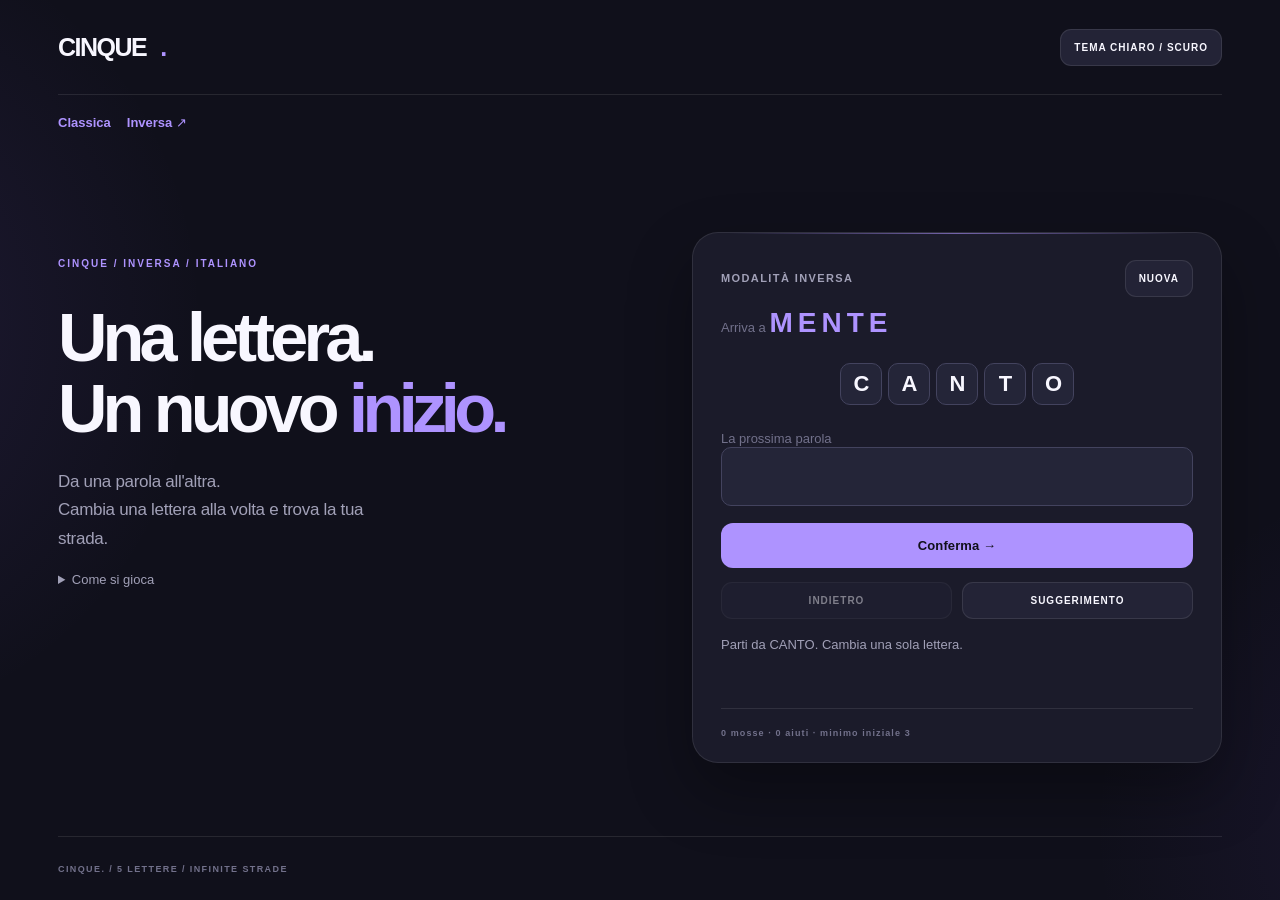
==== inversa.html @ c008d6c1 "Add Italian word ladder Inversa mode with solvable puzzles and tests" ====
<!doctype html>
<html lang="it">
<head>
  <meta charset="UTF-8">
  <meta name="viewport" content="width=device-width,initial-scale=1,viewport-fit=cover,maximum-scale=1">
  <meta name="theme-color" content="#10101b">
  <meta name="description" content="CINQUE Inversa: collega due parole italiane cambiando una lettera per volta.">
  <meta name="apple-mobile-web-app-capable" content="yes">
  <meta name="apple-mobile-web-app-status-bar-style" content="black-translucent">
  <meta name="apple-mobile-web-app-title" content="CINQUE.">
  <meta name="mobile-web-app-capable" content="yes">
  <meta property="og:title" content="CINQUE. — Parole infinite">
  <meta property="og:description" content="Cinque lettere. Sei tentativi. Nessun limite.">
  <meta property="og:type" content="website">
  <link rel="icon" type="image/svg+xml" href="[data-uri]">
  
  
  <style>
:root{font-family:Inter,ui-sans-serif,-apple-system,BlinkMacSystemFont,"Segoe UI",sans-serif;font-synthesis:none;-webkit-font-smoothing:antialiased;touch-action:manipulation}
*{box-sizing:border-box}html{height:100%;background:#10101b}button,a{-webkit-tap-highlight-color:transparent}button{font:inherit;cursor:pointer}a{color:inherit;text-decoration:none}button:focus-visible,a:focus-visible,input:focus-visible{outline:3px solid var(--accent);outline-offset:3px}
body{--bg:#10101b;--surface:#1b1b2a;--surface-raised:#232336;--text:#f8f7ff;--secondary:#a1a0b7;--muted:#72718b;--line:rgba(255,255,255,.095);--empty:#242538;--tile-border:#43435e;--filled:#303049;--key:#343449;--key-hover:#4c4c67;--accent:#ae93ff;--accent-strong:#9b79ff;--accent-ink:#11101a;--green:#40aa86;--yellow:#e8b85e;--gray:#51516a;--shadow:0 28px 65px rgba(0,0,0,.32);margin:0;min-height:100%;min-height:100dvh;background:var(--bg);color:var(--text);position:relative;overflow-x:hidden;transition:background .24s,color .24s}
body[data-theme="light"]{--bg:#f6f5fa;--surface:#fff;--surface-raised:#f7f6fb;--text:#212036;--secondary:#706f83;--muted:#88879a;--line:rgba(36,31,68,.11);--empty:#faf9fd;--tile-border:#d8d6e5;--filled:#eeedf5;--key:#e7e5ee;--key-hover:#d6d2e4;--accent:#7351d8;--accent-strong:#7351d8;--accent-ink:#fff;--green:#2b9975;--yellow:#c99835;--gray:#8e8ca1;--shadow:0 25px 70px rgba(51,40,89,.10)}
.ambient{position:absolute;pointer-events:none;border-radius:999px;filter:blur(75px);opacity:.16;z-index:0}.ambient-one{width:530px;height:530px;background:#7655d2;left:-295px;top:100px}.ambient-two{width:440px;height:440px;background:#59329f;right:-240px;bottom:-230px}body[data-theme="light"] .ambient{opacity:.10}
.app-shell{max-width:1240px;min-height:100dvh;padding:0 38px;position:relative;z-index:1;margin:0 auto;display:flex;flex-direction:column}
.site-header{height:95px;display:flex;align-items:center;justify-content:space-between;border-bottom:1px solid var(--line);flex-shrink:0}.brand{display:inline-flex;align-items:center;gap:14px;font-size:25px;font-weight:850;letter-spacing:-1.5px}.brand-dot{color:var(--accent)}.brand-mark{height:26px;display:flex;gap:3px;align-items:center;transform:rotate(-9deg)}.brand-mark i{display:block;background:var(--accent);width:6px;height:6px;border-radius:2px}.brand-mark i:nth-child(1){height:15px}.brand-mark i:nth-child(2){height:24px}.brand-mark i:nth-child(3){height:17px}.brand-mark i:nth-child(4){height:25px}.brand-mark i:nth-child(5){height:12px}.header-actions{display:flex;gap:9px}.icon-btn{height:43px;width:43px;border:1px solid var(--line);background:rgba(255,255,255,.025);color:var(--secondary);display:grid;place-items:center;border-radius:12px;transition:background .18s,color .18s,transform .18s}.icon-btn:hover{color:var(--text);background:var(--surface-raised);transform:translateY(-2px)}.icon-btn svg,.new-game-control svg{height:20px;width:20px;fill:none;stroke:currentColor;stroke-width:1.8;stroke-linecap:round;stroke-linejoin:round}
.layout{display:grid;grid-template-columns:minmax(0,1fr) minmax(450px,530px);gap:clamp(28px,5vw,100px);align-items:center;flex:1;padding:46px 0 38px}.intro{align-self:stretch;display:flex;flex-direction:column;justify-content:space-between;padding:62px 0 35px}.eyebrow{display:flex;align-items:center;gap:9px;color:var(--accent);font-size:10px;font-weight:850;letter-spacing:2px;white-space:nowrap}.status-ping,.online-dot,.footnote-indicator,.message-dot{display:inline-block;flex-shrink:0;width:7px;height:7px;background:var(--accent);border-radius:50%;box-shadow:0 0 0 5px rgba(174,147,255,.09)}.eyebrow-line{height:1px;background:var(--line);flex:1;min-width:18px;max-width:40px;margin:0 3px}.intro h1{font-size:clamp(47px,5.35vw,78px);letter-spacing:-.071em;line-height:1.04;font-weight:850;margin:33px 0 24px}.intro h1 em{font-style:normal;color:var(--accent);letter-spacing:-.081em}.h1-dot{color:var(--accent)}.intro-desc{color:var(--secondary);font-size:17px;line-height:1.65;letter-spacing:-.3px;max-width:355px}.side-stats{display:flex;justify-content:space-between;max-width:445px;gap:20px;border-top:1px solid var(--line);padding-top:25px}.side-stats>div{display:flex;flex-direction:column;gap:8px}.side-label{font-size:10px;letter-spacing:1.4px;color:var(--muted);font-weight:750;white-space:nowrap}.side-stats strong{font-size:43px;line-height:1.1;font-weight:800;letter-spacing:-2px;font-variant-numeric:tabular-nums}.intro-footnote{display:flex;align-items:center;gap:10px;margin-top:54px;color:var(--muted);font-size:9px;letter-spacing:1px;font-weight:760}.footnote-indicator{height:5px;width:5px;background:var(--green);box-shadow:none}
.game-card{width:100%;border:1px solid var(--line);background:var(--surface);box-shadow:var(--shadow);border-radius:26px;padding:27px 28px 24px;position:relative}.game-card:before{content:"";position:absolute;left:35px;right:35px;top:0;height:1px;background:linear-gradient(90deg,transparent,rgba(174,147,255,.6),transparent)}.card-head{display:flex;justify-content:space-between;align-items:center;gap:12px}.card-eyebrow{font-size:11px;letter-spacing:1.4px;color:var(--secondary);font-weight:850}.card-eyebrow #roundNumber{color:var(--accent)}.header-split{padding:0 11px;color:var(--muted)}.infinity{color:var(--accent);font-size:16px;vertical-align:-1px}.card-subtitle{color:var(--muted);font-size:13px;margin-top:10px}.new-game-control{display:flex;align-items:center;justify-content:center;gap:7px;border:1px solid var(--line);background:var(--surface-raised);color:var(--text);padding:12px 13px;border-radius:11px;white-space:nowrap;font-size:10px;letter-spacing:1px;font-weight:800}.new-game-control:hover{border-color:var(--accent);color:var(--accent)}.new-game-control svg{height:15px;width:15px}.board-wrap{display:flex;justify-content:center;margin:29px 0 17px}.board{--tile:clamp(48px,4.55vw,60px);display:grid;grid-template-rows:repeat(6,var(--tile));gap:7px;align-items:center}.board-row{display:grid;grid-template-columns:repeat(5,var(--tile));gap:7px}.tile{width:var(--tile);height:var(--tile);display:grid;place-items:center;border:1.5px solid var(--tile-border);border-radius:10px;color:var(--text);font-size:calc(var(--tile)*.48);font-weight:830;letter-spacing:-1px;background:var(--empty);line-height:1;user-select:none;transform-style:preserve-3d}.tile.filled{background:var(--filled);border-color:var(--secondary)}.tile.active{border-color:var(--accent);box-shadow:inset 0 0 0 1px rgba(174,147,255,.12)}.tile.correct,.tile.present,.tile.absent{color:#fff;border-color:transparent}.tile.correct{background:var(--green)}.tile.present{background:var(--yellow)}.tile.absent{background:var(--gray)}.tile.pop{animation:tile-pop .14s ease-out}.tile.flip{animation:tile-flip .65s ease both;animation-delay:calc(var(--i)*110ms)}.board-row.shake{animation:shake .38s ease-in-out}
@keyframes tile-pop{50%{transform:scale(1.1)}}@keyframes tile-flip{0%{transform:rotateX(0)}45%{transform:rotateX(90deg)}55%{transform:rotateX(90deg)}100%{transform:rotateX(0)}}@keyframes shake{0%,100%{transform:translateX(0)}20%,60%{transform:translateX(-6px)}40%,80%{transform:translateX(6px)}}
.game-message{text-align:center;font-size:12px;color:var(--secondary);height:32px;display:flex;align-items:center;justify-content:center;gap:9px}.message-dot{width:5px;height:5px;box-shadow:none}.keyboard{display:flex;flex-direction:column;gap:6px;margin-top:11px;user-select:none}.keyboard-row{display:flex;gap:5px;justify-content:center}.key{flex:1;min-width:0;height:49px;max-width:48px;background:var(--key);color:var(--text);border:0;border-radius:8px;font-size:14px;font-weight:750;transition:background .14s,transform .13s;touch-action:manipulation}.key:hover{background:var(--key-hover)}.key:active{transform:translateY(2px)}.key.wide{flex:1.55;max-width:72px;font-size:10px;letter-spacing:.4px}.key.correct,.key.present,.key.absent{color:#fff}.key.correct{background:var(--green)}.key.present{background:var(--yellow)}.key.absent{background:var(--gray)}.key svg{height:20px;width:20px;vertical-align:middle;stroke:currentColor;fill:none;stroke-width:2;stroke-linecap:round;stroke-linejoin:round}.card-footer{display:flex;justify-content:space-between;align-items:center;margin-top:25px;padding-top:19px;border-top:1px solid var(--line);color:var(--muted);font-size:9px;letter-spacing:1.1px;font-weight:800;gap:5px}.card-footer>span{display:flex;align-items:center;gap:8px}.online-dot{width:6px;height:6px;background:var(--green);box-shadow:none}.card-footer button{border:0;color:var(--secondary);font-size:9px;letter-spacing:.8px;font-weight:800;background:none;padding:4px}.card-footer button:hover{color:var(--accent)}.site-footer{height:64px;border-top:1px solid var(--line);display:flex;align-items:center;justify-content:space-between;color:var(--muted);font-size:9px;font-weight:800;letter-spacing:1.4px}
.toast{position:fixed;left:50%;top:102px;transform:translate(-50%,-15px);background:var(--text);color:var(--bg);border-radius:12px;padding:13px 19px;font-size:13px;font-weight:730;box-shadow:0 15px 40px rgba(0,0,0,.28);pointer-events:none;opacity:0;z-index:15;transition:opacity .2s,transform .2s;max-width:90vw;text-align:center}.toast.shown{opacity:1;transform:translate(-50%,0)}
.modal-scrim{position:fixed;inset:0;z-index:10;background:rgba(4,4,12,.7);backdrop-filter:blur(9px);display:flex;justify-content:center;align-items:center;padding:20px;overflow-y:auto}.modal-scrim[hidden]{display:none}.modal{width:100%;max-width:475px;max-height:min(90dvh,790px);overflow-y:auto;background:var(--surface);border:1px solid var(--line);color:var(--text);border-radius:23px;padding:28px;box-shadow:0 32px 95px rgba(0,0,0,.37)}.modal-head{display:flex;align-items:flex-start;justify-content:space-between;gap:14px;border-bottom:1px solid var(--line);padding-bottom:19px;margin-bottom:23px}.modal-eyebrow{font-size:10px;letter-spacing:1.4px;color:var(--accent);font-weight:800}.modal-head h2{margin:9px 0 0;font-size:27px;letter-spacing:-1.2px;line-height:1.1}.close-btn{flex-shrink:0}.modal-content{font-size:14px;line-height:1.65;color:var(--secondary)}.modal-content p{margin:0 0 18px}.modal-content strong{color:var(--text)}.ex-row{display:flex;gap:7px;margin:7px 0 6px}.ex-tile{width:43px;height:43px;border-radius:8px;border:1px solid var(--tile-border);display:grid;place-items:center;font-size:20px;font-weight:800;color:var(--text)}.ex-tile.correct{background:var(--green);color:#fff;border:0}.ex-tile.present{background:var(--yellow);color:#fff;border:0}.ex-tile.absent{background:var(--gray);color:#fff;border:0}.example-caption{font-size:12px;margin:0 0 16px!important}.stat-big-row{display:grid;grid-template-columns:repeat(4,1fr);gap:6px;margin:0 0 24px}.stat-big{background:var(--surface-raised);border:1px solid var(--line);border-radius:13px;padding:15px 4px;text-align:center}.stat-big b{display:block;font-size:24px;letter-spacing:-.8px;color:var(--text)}.stat-big span{font-size:10px;color:var(--muted);line-height:1.3;display:block;margin-top:5px}.hist-label{font-size:11px;letter-spacing:1px;font-weight:800;color:var(--secondary);margin-bottom:15px}.hist-row{display:flex;align-items:center;gap:10px;margin:7px 0;font-size:12px;color:var(--text)}.hist-n{width:12px}.hist-track{height:25px;flex:1;background:var(--surface-raised);border-radius:5px;overflow:hidden}.hist-fill{height:100%;background:var(--accent-strong);min-width:0;display:flex;align-items:center;justify-content:flex-end;padding-right:7px;color:#fff;font-weight:800;border-radius:5px;transition:width .3s}.hist-fill.zero{background:transparent;color:var(--muted);justify-content:flex-start;padding-left:7px}.settings-line{display:flex;align-items:center;justify-content:space-between;gap:15px;padding:16px 0;border-bottom:1px solid var(--line)}.settings-line:first-child{padding-top:0}.settings-line:last-child{border-bottom:0}.settings-line strong{font-size:14px;display:block}.settings-line small{font-size:12px;display:block;color:var(--muted);margin-top:3px;line-height:1.45}.switch{border:0;width:49px;height:28px;background:var(--gray);border-radius:50px;padding:4px;display:flex;justify-content:flex-start;align-items:center;flex-shrink:0;transition:background .15s}.switch:before{content:"";display:block;width:20px;height:20px;border-radius:50%;background:#fff;box-shadow:0 1px 3px #0002;transition:transform .2s}.switch.on{background:var(--accent-strong)}.switch.on:before{transform:translateX(21px)}.modal-action{display:flex;align-items:center;justify-content:center;width:100%;padding:15px 18px;margin-top:17px;background:var(--accent);color:var(--accent-ink);border:0;border-radius:12px;font-size:13px;font-weight:850;letter-spacing:.1px;gap:9px}.modal-action:hover{filter:brightness(1.09)}.modal-action.secondary{background:var(--surface-raised);border:1px solid var(--line);color:var(--text)}.modal-actions{display:grid;grid-template-columns:1fr 1fr;gap:9px}.modal-actions .modal-action{margin-top:10px}.word-reveal{margin:12px 0 14px;padding:17px;background:var(--surface-raised);border-radius:14px;text-align:center}.word-reveal .reveal-label{font-size:10px;letter-spacing:2px;font-weight:850;color:var(--muted)}.word-reveal strong{font-size:33px;letter-spacing:6px;color:var(--accent);display:block;margin-top:4px}.result-badge{background:rgba(174,147,255,.10);border:1px solid rgba(174,147,255,.23);display:inline-block;color:var(--accent);padding:5px 11px;border-radius:40px;font-size:10px;font-weight:850;letter-spacing:1px}.result-message{color:var(--secondary);font-size:13px;margin-top:14px!important}.auto-status{padding-top:13px;font-size:11px;text-align:center;color:var(--muted)}.inline-link{background:none;border:0;padding:0;color:var(--accent);text-decoration:underline;cursor:pointer;font-weight:700}.separator{border-top:1px solid var(--line);margin:17px 0}.ios-steps{padding-left:20px;margin:15px 0}.ios-steps li{margin-bottom:9px}.modal-footer-text{font-size:11px;margin-top:17px;color:var(--muted)}.noscript{position:fixed;inset:0;background:var(--bg);color:var(--text);display:grid;place-items:center;z-index:100}
@media(max-width:1020px){.layout{grid-template-columns:minmax(0,1fr) minmax(390px,480px);gap:25px}.intro{padding-top:70px}.intro h1{font-size:52px}.eyebrow{font-size:9px;letter-spacing:1.1px}}
@media(max-width:810px){.app-shell{padding:0 24px}.site-header{height:69px}.layout{display:flex;flex-direction:column;align-items:stretch;gap:22px;padding:23px 0}.intro{padding:0;gap:16px}.intro h1{font-size:36px;margin:11px 0 8px;line-height:1.07}.intro h1 br{display:none}.intro-desc{font-size:13px;line-height:1.4;margin:0}.intro-desc br{display:none}.eyebrow{font-size:9px;letter-spacing:1px}.intro-bottom{display:none}.game-card{max-width:550px;margin:0 auto}.site-footer{height:48px}.brand{font-size:22px}}
@media(max-width:540px){.app-shell{padding:0 13px}.site-header{height:58px}.brand{font-size:20px;gap:8px}.brand-mark{transform:scale(.80) rotate(-9deg);transform-origin:left center;margin-right:-4px}.header-actions{gap:5px}.icon-btn{height:36px;width:36px;border-radius:10px}.icon-btn svg{height:18px;width:18px}.layout{padding:14px 0 16px;gap:13px}.intro h1{font-size:clamp(28px,7vw,38px);margin:8px 0 5px}.intro-desc{font-size:11px}.eyebrow{font-size:8px;letter-spacing:.7px}.game-card{border-radius:19px;padding:18px 13px 17px}.card-eyebrow{font-size:9px;letter-spacing:1.1px}.card-subtitle{font-size:11px;margin-top:6px}.new-game-control{padding:9px 10px;font-size:9px;border-radius:9px}.board{--tile:clamp(43px,12.5vw,56px);gap:5px}.board-row{gap:5px}.tile{border-radius:8px}.board-wrap{margin:18px 0 8px}.game-message{height:26px;font-size:11px}.keyboard{margin-top:8px;gap:5px}.keyboard-row{gap:4px}.key{height:clamp(42px,10.4vw,52px);border-radius:6px;font-size:12px}.key.wide{font-size:9px}.card-footer{margin-top:16px;padding-top:13px;font-size:8px}.card-footer button{font-size:8px}.site-footer{font-size:8px;letter-spacing:.7px;height:45px}.toast{top:68px}.modal{padding:22px 18px;max-height:89dvh}.modal-head h2{font-size:24px}}
@media(max-width:360px){.board{--tile:43px}.key{height:43px}.site-footer span:last-child{display:none}.eyebrow{font-size:7px}}
@media(min-width:812px) and (max-height:740px){.layout{padding:25px 0}.game-card{padding:18px 23px}.board-wrap{margin:15px 0 8px}.board{--tile:47px}.key{height:39px}.card-footer{margin-top:13px}.intro{padding-top:40px}.intro h1{font-size:51px}}
@media(prefers-reduced-motion:reduce){*,*:before,*:after{animation-duration:.01ms!important;transition-duration:.01ms!important;scroll-behavior:auto!important}}

body.modal-open{overflow:hidden}
.tile.win-bounce{animation:win-celebrate .45s ease-out}
@keyframes win-celebrate{0%,100%{transform:translateY(0)}35%{transform:translateY(-14px)}65%{transform:translateY(-4px)}}
@media(max-width:360px){.board{--tile:min(43px,calc((100vw - 64px)/5))}}
@media(prefers-reduced-motion:reduce){.tile.win-bounce{animation:none}}
/* Ambient light is painted as background to avoid overflow on mobile Safari. */
body{background:radial-gradient(ellipse 440px 480px at -170px 36%,rgba(130,94,225,.13),transparent 85%),radial-gradient(ellipse 400px 420px at 112% 92%,rgba(115,72,208,.10),transparent 85%),var(--bg)}
.ambient{display:none}


.mode-nav{display:flex;gap:16px;margin:20px 0;color:var(--accent);font-weight:750;font-size:13px}.ladder-list{list-style:none;padding:0;max-height:340px;overflow:auto}.ladder-list li{display:flex;justify-content:center;gap:6px;margin:8px 0}.ladder-list .tile{width:42px;height:42px;font-size:22px}.ladder-list .changed{background:var(--green);color:white;border-color:transparent}.target{font-size:28px;letter-spacing:5px;color:var(--accent)}.ladder-input{width:100%;padding:15px;background:var(--empty);color:var(--text);border:1px solid var(--tile-border);border-radius:10px;font:inherit;font-size:23px;text-align:center;letter-spacing:8px;text-transform:uppercase}.ladder-actions{display:flex;gap:10px;flex-wrap:wrap;margin-top:14px}.ladder-actions button{flex:1}.ladder-message{min-height:48px;color:var(--secondary);font-size:13px;line-height:1.5;margin-top:16px}.rules{font-size:13px;line-height:1.6;color:var(--secondary)}button:disabled{opacity:.45;cursor:default}
</style><title>CINQUE. — Inversa</title></head><body data-theme="dark"><div class="app-shell">
<header class="site-header"><a class="brand" href="./">CINQUE<span class="brand-dot">.</span></a><button id="theme" class="new-game-control">TEMA CHIARO / SCURO</button></header>
<nav class="mode-nav" aria-label="Modalità"><a href="./">Classica</a><a href="./inversa.html" aria-current="page">Inversa ↗</a></nav>
<main class="layout"><section class="intro"><div><div class="eyebrow">CINQUE / INVERSA / ITALIANO</div><h1>Una lettera.<br> Un nuovo <em>inizio.</em></h1><p class="intro-desc">Da una parola all'altra.<br>Cambia una lettera alla volta e trova la tua strada.</p><details class="rules"><summary>Come si gioca</summary><p>Parti dalla prima parola e raggiungi quella finale. Ogni passaggio deve essere una parola del dizionario di CINQUE di cinque lettere: cambia esattamente una lettera nella stessa posizione. Niente riordini, aggiunte o rimozioni.</p><p>Non c'è un limite di mosse. Puoi tornare indietro. Il suggerimento rivela la prossima parola di un percorso minimo dalla posizione attuale; gli aiuti vengono contati. Le lettere verdi indicano la modifica rispetto alla riga precedente.</p><p>Le sfide usano parole comuni e hanno sempre una soluzione. Sono accettate anche le forme avanzate del dizionario originale.</p></details></div></section>
<section class="game-card" aria-label="CINQUE Inversa"><div class="card-head"><div class="card-eyebrow">MODALITÀ INVERSA</div><button class="new-game-control" id="new">NUOVA</button></div><p class="card-subtitle">Arriva a <strong class="target" id="target"></strong></p><ol class="ladder-list" id="chain" aria-label="Percorso"></ol><form id="form"><label for="word" class="card-subtitle">La prossima parola</label><input id="word" class="ladder-input" maxlength="5" minlength="5" autocomplete="off" autocapitalize="characters" spellcheck="false" required aria-describedby="message"><button class="modal-action" id="submit">Conferma →</button></form><div class="ladder-actions"><button class="new-game-control" id="undo">INDIETRO</button><button class="new-game-control" id="hint">SUGGERIMENTO</button></div><div class="ladder-message" id="message" role="status" aria-live="polite"></div><div class="card-footer" id="progress"></div></section></main><footer class="site-footer">CINQUE. / 5 LETTERE / INFINITE STRADE</footer></div><script src="./data/lexicon-v3.js"></script><script src="./ladder-engine.js"></script><script src="./ladder-ui.js"></script></body></html>
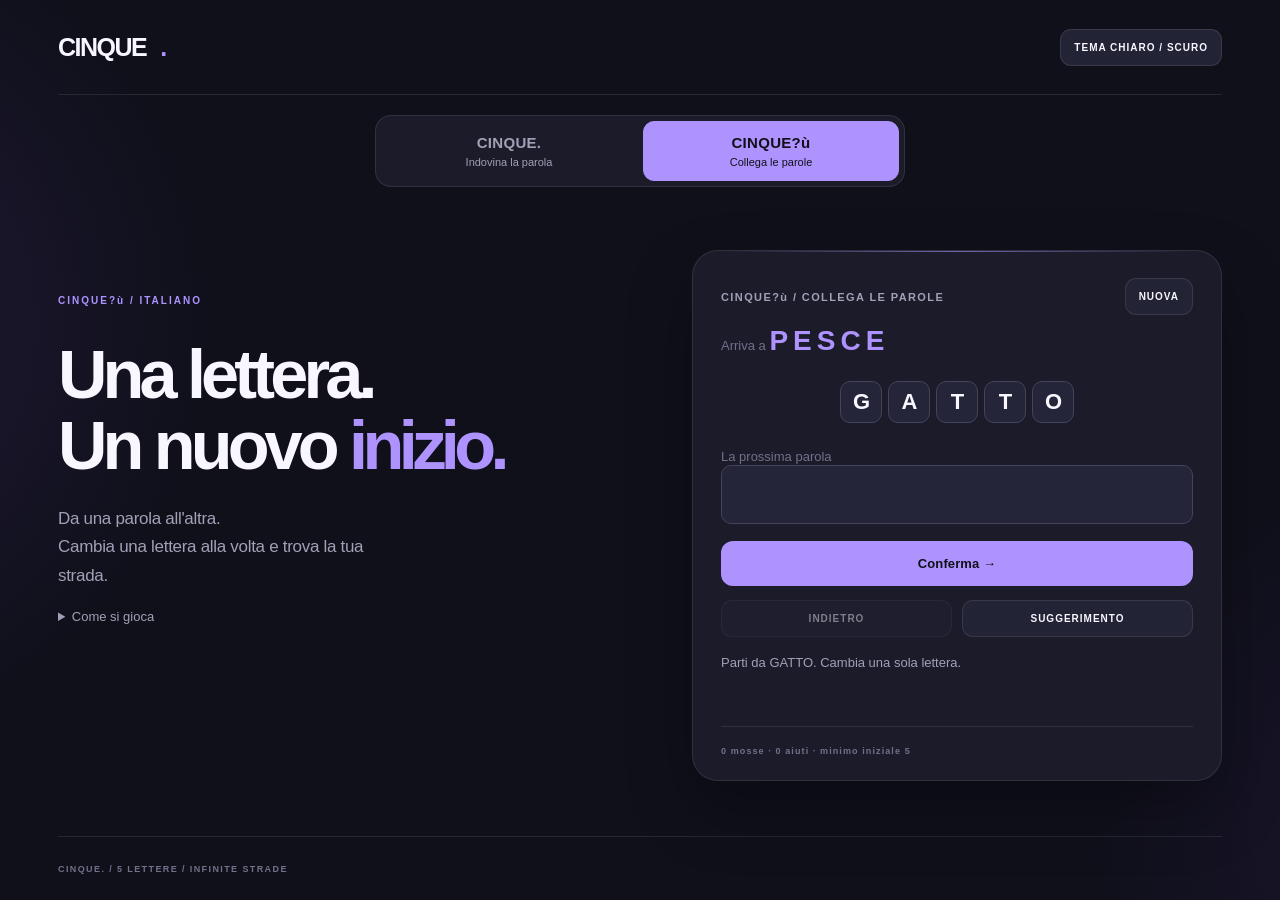
==== commit ec9af521: "Add shared minigame switch and name word ladder CINQUE?ù" ====
--- a/inversa.html
+++ b/inversa.html
@@ -4,13 +4,13 @@
   <meta charset="UTF-8">
   <meta name="viewport" content="width=device-width,initial-scale=1,viewport-fit=cover,maximum-scale=1">
   <meta name="theme-color" content="#10101b">
-  <meta name="description" content="CINQUE Inversa: collega due parole italiane cambiando una lettera per volta.">
+  <meta name="description" content="CINQUE?ù: collega due parole italiane cambiando una lettera per volta.">
   <meta name="apple-mobile-web-app-capable" content="yes">
   <meta name="apple-mobile-web-app-status-bar-style" content="black-translucent">
   <meta name="apple-mobile-web-app-title" content="CINQUE.">
   <meta name="mobile-web-app-capable" content="yes">
-  <meta property="og:title" content="CINQUE. — Parole infinite">
-  <meta property="og:description" content="Cinque lettere. Sei tentativi. Nessun limite.">
+  <meta property="og:title" content="CINQUE?ù — Collega le parole">
+  <meta property="og:description" content="Trasforma una parola italiana in un’altra, una lettera alla volta.">
   <meta property="og:type" content="website">
   <link rel="icon" type="image/svg+xml" href="[data-uri]">
   
@@ -47,8 +47,8 @@
 
 
 .mode-nav{display:flex;gap:16px;margin:20px 0;color:var(--accent);font-weight:750;font-size:13px}.ladder-list{list-style:none;padding:0;max-height:340px;overflow:auto}.ladder-list li{display:flex;justify-content:center;gap:6px;margin:8px 0}.ladder-list .tile{width:42px;height:42px;font-size:22px}.ladder-list .changed{background:var(--green);color:white;border-color:transparent}.target{font-size:28px;letter-spacing:5px;color:var(--accent)}.ladder-input{width:100%;padding:15px;background:var(--empty);color:var(--text);border:1px solid var(--tile-border);border-radius:10px;font:inherit;font-size:23px;text-align:center;letter-spacing:8px;text-transform:uppercase}.ladder-actions{display:flex;gap:10px;flex-wrap:wrap;margin-top:14px}.ladder-actions button{flex:1}.ladder-message{min-height:48px;color:var(--secondary);font-size:13px;line-height:1.5;margin-top:16px}.rules{font-size:13px;line-height:1.6;color:var(--secondary)}button:disabled{opacity:.45;cursor:default}
-</style><title>CINQUE. — Inversa</title></head><body data-theme="dark"><div class="app-shell">
+</style><title>CINQUE?ù — Collega le parole</title><link rel="stylesheet" href="./game-switch.css"></head><body data-theme="dark"><div class="app-shell">
 <header class="site-header"><a class="brand" href="./">CINQUE<span class="brand-dot">.</span></a><button id="theme" class="new-game-control">TEMA CHIARO / SCURO</button></header>
-<nav class="mode-nav" aria-label="Modalità"><a href="./">Classica</a><a href="./inversa.html" aria-current="page">Inversa ↗</a></nav>
-<main class="layout"><section class="intro"><div><div class="eyebrow">CINQUE / INVERSA / ITALIANO</div><h1>Una lettera.<br> Un nuovo <em>inizio.</em></h1><p class="intro-desc">Da una parola all'altra.<br>Cambia una lettera alla volta e trova la tua strada.</p><details class="rules"><summary>Come si gioca</summary><p>Parti dalla prima parola e raggiungi quella finale. Ogni passaggio deve essere una parola del dizionario di CINQUE di cinque lettere: cambia esattamente una lettera nella stessa posizione. Niente riordini, aggiunte o rimozioni.</p><p>Non c'è un limite di mosse. Puoi tornare indietro. Il suggerimento rivela la prossima parola di un percorso minimo dalla posizione attuale; gli aiuti vengono contati. Le lettere verdi indicano la modifica rispetto alla riga precedente.</p><p>Le sfide usano parole comuni e hanno sempre una soluzione. Sono accettate anche le forme avanzate del dizionario originale.</p></details></div></section>
-<section class="game-card" aria-label="CINQUE Inversa"><div class="card-head"><div class="card-eyebrow">MODALITÀ INVERSA</div><button class="new-game-control" id="new">NUOVA</button></div><p class="card-subtitle">Arriva a <strong class="target" id="target"></strong></p><ol class="ladder-list" id="chain" aria-label="Percorso"></ol><form id="form"><label for="word" class="card-subtitle">La prossima parola</label><input id="word" class="ladder-input" maxlength="5" minlength="5" autocomplete="off" autocapitalize="characters" spellcheck="false" required aria-describedby="message"><button class="modal-action" id="submit">Conferma →</button></form><div class="ladder-actions"><button class="new-game-control" id="undo">INDIETRO</button><button class="new-game-control" id="hint">SUGGERIMENTO</button></div><div class="ladder-message" id="message" role="status" aria-live="polite"></div><div class="card-footer" id="progress"></div></section></main><footer class="site-footer">CINQUE. / 5 LETTERE / INFINITE STRADE</footer></div><script src="./data/lexicon-v3.js"></script><script src="./ladder-engine.js"></script><script src="./ladder-ui.js"></script></body></html>+<nav class="game-switch" aria-label="Scegli il minigioco"><a href="./"><strong>CINQUE.</strong><span>Indovina la parola</span></a><a href="./inversa.html" aria-current="page"><strong>CINQUE?ù</strong><span>Collega le parole</span></a></nav>
+<main class="layout"><section class="intro"><div><div class="eyebrow">CINQUE?ù / ITALIANO</div><h1>Una lettera.<br> Un nuovo <em>inizio.</em></h1><p class="intro-desc">Da una parola all'altra.<br>Cambia una lettera alla volta e trova la tua strada.</p><details class="rules"><summary>Come si gioca</summary><p>Parti dalla prima parola e raggiungi quella finale. Ogni passaggio deve essere una parola del dizionario di CINQUE di cinque lettere: cambia esattamente una lettera nella stessa posizione. Niente riordini, aggiunte o rimozioni.</p><p>Non c'è un limite di mosse. Puoi tornare indietro. Il suggerimento rivela la prossima parola di un percorso minimo dalla posizione attuale; gli aiuti vengono contati. Le lettere verdi indicano la modifica rispetto alla riga precedente.</p><p>Le sfide usano parole comuni e hanno sempre una soluzione. Sono accettate anche le forme avanzate del dizionario originale.</p></details></div></section>
+<section class="game-card" aria-label="CINQUE?ù"><div class="card-head"><div class="card-eyebrow">CINQUE?ù / COLLEGA LE PAROLE</div><button class="new-game-control" id="new">NUOVA</button></div><p class="card-subtitle">Arriva a <strong class="target" id="target"></strong></p><ol class="ladder-list" id="chain" aria-label="Percorso"></ol><form id="form"><label for="word" class="card-subtitle">La prossima parola</label><input id="word" class="ladder-input" maxlength="5" minlength="5" autocomplete="off" autocapitalize="characters" spellcheck="false" required aria-describedby="message"><button class="modal-action" id="submit">Conferma →</button></form><div class="ladder-actions"><button class="new-game-control" id="undo">INDIETRO</button><button class="new-game-control" id="hint">SUGGERIMENTO</button></div><div class="ladder-message" id="message" role="status" aria-live="polite"></div><div class="card-footer" id="progress"></div></section></main><footer class="site-footer">CINQUE. / 5 LETTERE / INFINITE STRADE</footer></div><script src="./data/lexicon-v3.js"></script><script src="./ladder-engine.js"></script><script src="./ladder-ui.js"></script></body></html>
--- a/game-switch.css
+++ b/game-switch.css
@@ -0,0 +1,6 @@
+.game-switch{display:flex;gap:6px;align-self:center;width:100%;max-width:530px;padding:5px;margin:20px 0 0;background:var(--surface);border:1px solid var(--line);border-radius:16px}
+.game-switch a{flex:1;display:flex;flex-direction:column;gap:5px;text-align:center;padding:12px 8px;border:1px solid transparent;border-radius:11px;color:var(--secondary);transition:background .18s,color .18s}
+.game-switch a strong{font-size:15px;letter-spacing:.3px}.game-switch a span{font-size:11px}
+.game-switch a:hover{background:var(--surface-raised);color:var(--text)}
+.game-switch a[aria-current="page"]{background:var(--accent);color:var(--accent-ink);border-color:var(--accent)}
+@media(max-width:540px){.game-switch{margin-top:14px}.game-switch a{padding:10px 5px}.game-switch a strong{font-size:14px}.game-switch a span{font-size:10px}}
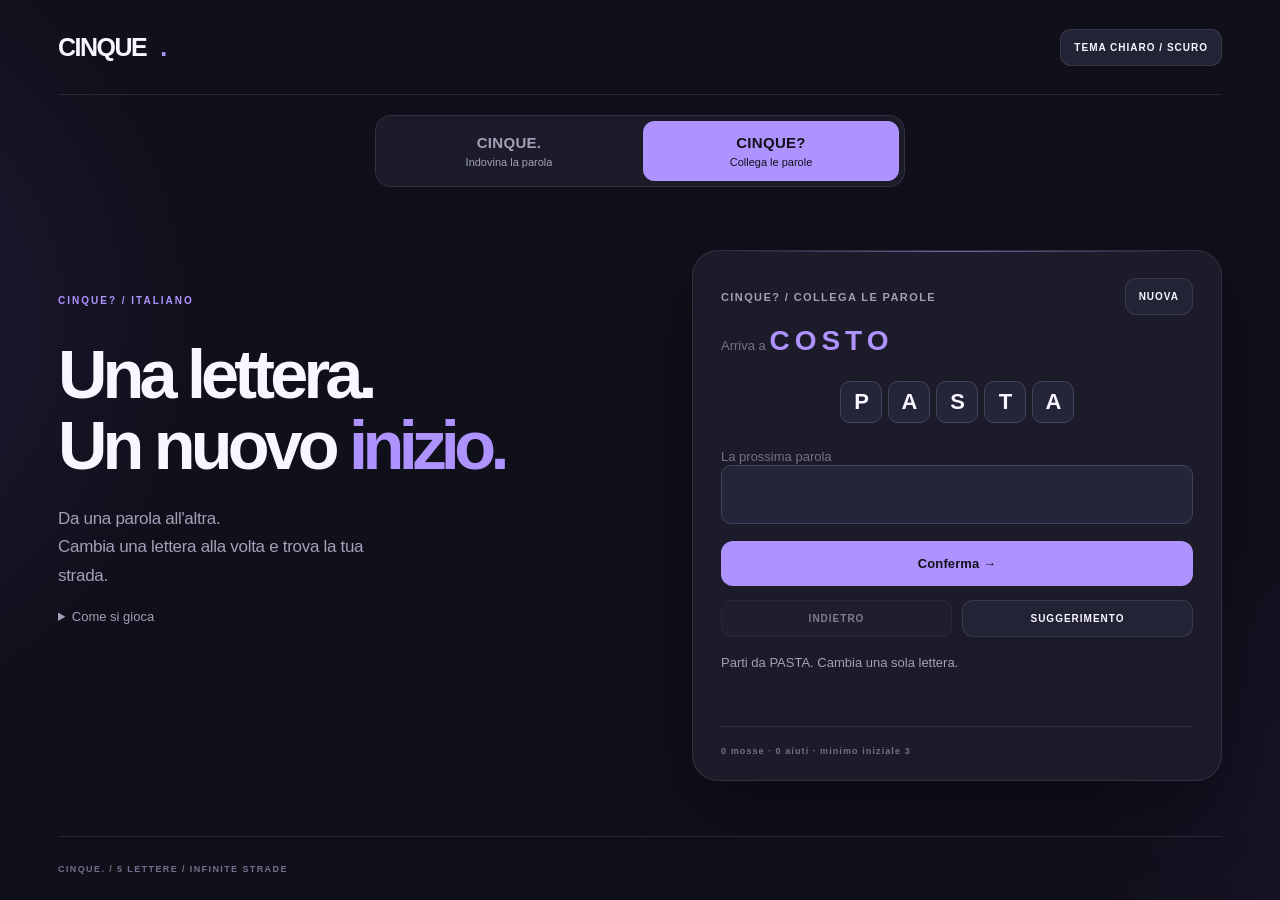
==== commit f98dc847: "Correct minigame name to CINQUE?" ====
--- a/inversa.html
+++ b/inversa.html
@@ -4,12 +4,12 @@
   <meta charset="UTF-8">
   <meta name="viewport" content="width=device-width,initial-scale=1,viewport-fit=cover,maximum-scale=1">
   <meta name="theme-color" content="#10101b">
-  <meta name="description" content="CINQUE?ù: collega due parole italiane cambiando una lettera per volta.">
+  <meta name="description" content="CINQUE?: collega due parole italiane cambiando una lettera per volta.">
   <meta name="apple-mobile-web-app-capable" content="yes">
   <meta name="apple-mobile-web-app-status-bar-style" content="black-translucent">
   <meta name="apple-mobile-web-app-title" content="CINQUE.">
   <meta name="mobile-web-app-capable" content="yes">
-  <meta property="og:title" content="CINQUE?ù — Collega le parole">
+  <meta property="og:title" content="CINQUE? — Collega le parole">
   <meta property="og:description" content="Trasforma una parola italiana in un’altra, una lettera alla volta.">
   <meta property="og:type" content="website">
   <link rel="icon" type="image/svg+xml" href="[data-uri]">
@@ -47,8 +47,8 @@
 
 
 .mode-nav{display:flex;gap:16px;margin:20px 0;color:var(--accent);font-weight:750;font-size:13px}.ladder-list{list-style:none;padding:0;max-height:340px;overflow:auto}.ladder-list li{display:flex;justify-content:center;gap:6px;margin:8px 0}.ladder-list .tile{width:42px;height:42px;font-size:22px}.ladder-list .changed{background:var(--green);color:white;border-color:transparent}.target{font-size:28px;letter-spacing:5px;color:var(--accent)}.ladder-input{width:100%;padding:15px;background:var(--empty);color:var(--text);border:1px solid var(--tile-border);border-radius:10px;font:inherit;font-size:23px;text-align:center;letter-spacing:8px;text-transform:uppercase}.ladder-actions{display:flex;gap:10px;flex-wrap:wrap;margin-top:14px}.ladder-actions button{flex:1}.ladder-message{min-height:48px;color:var(--secondary);font-size:13px;line-height:1.5;margin-top:16px}.rules{font-size:13px;line-height:1.6;color:var(--secondary)}button:disabled{opacity:.45;cursor:default}
-</style><title>CINQUE?ù — Collega le parole</title><link rel="stylesheet" href="./game-switch.css"></head><body data-theme="dark"><div class="app-shell">
+</style><title>CINQUE? — Collega le parole</title><link rel="stylesheet" href="./game-switch.css?v=20261022-victory"></head><body data-theme="dark"><div class="app-shell">
 <header class="site-header"><a class="brand" href="./">CINQUE<span class="brand-dot">.</span></a><button id="theme" class="new-game-control">TEMA CHIARO / SCURO</button></header>
-<nav class="game-switch" aria-label="Scegli il minigioco"><a href="./"><strong>CINQUE.</strong><span>Indovina la parola</span></a><a href="./inversa.html" aria-current="page"><strong>CINQUE?ù</strong><span>Collega le parole</span></a></nav>
-<main class="layout"><section class="intro"><div><div class="eyebrow">CINQUE?ù / ITALIANO</div><h1>Una lettera.<br> Un nuovo <em>inizio.</em></h1><p class="intro-desc">Da una parola all'altra.<br>Cambia una lettera alla volta e trova la tua strada.</p><details class="rules"><summary>Come si gioca</summary><p>Parti dalla prima parola e raggiungi quella finale. Ogni passaggio deve essere una parola del dizionario di CINQUE di cinque lettere: cambia esattamente una lettera nella stessa posizione. Niente riordini, aggiunte o rimozioni.</p><p>Non c'è un limite di mosse. Puoi tornare indietro. Il suggerimento rivela la prossima parola di un percorso minimo dalla posizione attuale; gli aiuti vengono contati. Le lettere verdi indicano la modifica rispetto alla riga precedente.</p><p>Le sfide usano parole comuni e hanno sempre una soluzione. Sono accettate anche le forme avanzate del dizionario originale.</p></details></div></section>
-<section class="game-card" aria-label="CINQUE?ù"><div class="card-head"><div class="card-eyebrow">CINQUE?ù / COLLEGA LE PAROLE</div><button class="new-game-control" id="new">NUOVA</button></div><p class="card-subtitle">Arriva a <strong class="target" id="target"></strong></p><ol class="ladder-list" id="chain" aria-label="Percorso"></ol><form id="form"><label for="word" class="card-subtitle">La prossima parola</label><input id="word" class="ladder-input" maxlength="5" minlength="5" autocomplete="off" autocapitalize="characters" spellcheck="false" required aria-describedby="message"><button class="modal-action" id="submit">Conferma →</button></form><div class="ladder-actions"><button class="new-game-control" id="undo">INDIETRO</button><button class="new-game-control" id="hint">SUGGERIMENTO</button></div><div class="ladder-message" id="message" role="status" aria-live="polite"></div><div class="card-footer" id="progress"></div></section></main><footer class="site-footer">CINQUE. / 5 LETTERE / INFINITE STRADE</footer></div><script src="./data/lexicon-v3.js"></script><script src="./ladder-engine.js"></script><script src="./ladder-ui.js"></script></body></html>+<nav class="game-switch" aria-label="Scegli il minigioco"><a href="./"><strong>CINQUE.</strong><span>Indovina la parola</span></a><a href="./inversa.html" aria-current="page"><strong>CINQUE?</strong><span>Collega le parole</span></a></nav>
+<main class="layout"><section class="intro"><div><div class="eyebrow">CINQUE? / ITALIANO</div><h1>Una lettera.<br> Un nuovo <em>inizio.</em></h1><p class="intro-desc">Da una parola all'altra.<br>Cambia una lettera alla volta e trova la tua strada.</p><details class="rules"><summary>Come si gioca</summary><p>Parti dalla prima parola e raggiungi quella finale. Ogni passaggio deve essere una parola del dizionario di CINQUE di cinque lettere: cambia esattamente una lettera nella stessa posizione. Niente riordini, aggiunte o rimozioni.</p><p>Non c'è un limite di mosse. Puoi tornare indietro. Il suggerimento rivela la prossima parola di un percorso minimo dalla posizione attuale; gli aiuti vengono contati. Le lettere verdi indicano la modifica rispetto alla riga precedente.</p><p>Le sfide usano parole comuni e hanno sempre una soluzione. Sono accettate anche le forme avanzate del dizionario originale.</p></details></div></section>
+<section class="game-card" aria-label="CINQUE?"><div class="card-head"><div class="card-eyebrow">CINQUE? / COLLEGA LE PAROLE</div><button class="new-game-control" id="new">NUOVA</button></div><p class="card-subtitle">Arriva a <strong class="target" id="target"></strong></p><ol class="ladder-list" id="chain" aria-label="Percorso"></ol><section id="victory" class="ladder-victory" hidden aria-labelledby="victoryTitle"><div aria-hidden="true" class="victory-icon">★</div><h2 id="victoryTitle" tabindex="-1">Hai vinto!</h2><p id="victorySummary"></p><button id="playAgain" class="modal-action" type="button">Gioca ancora →</button></section><form id="form"><label for="word" class="card-subtitle">La prossima parola</label><input id="word" class="ladder-input" maxlength="5" minlength="5" autocomplete="off" autocapitalize="characters" spellcheck="false" required aria-describedby="message"><button class="modal-action" id="submit">Conferma →</button></form><div class="ladder-actions" id="ladderActions"><button class="new-game-control" id="undo">INDIETRO</button><button class="new-game-control" id="hint">SUGGERIMENTO</button></div><div class="ladder-message" id="message" role="status" aria-live="polite"></div><div class="card-footer" id="progress"></div></section></main><footer class="site-footer">CINQUE. / 5 LETTERE / INFINITE STRADE</footer></div><script src="./data/lexicon-v3.js"></script><script src="./ladder-engine.js"></script><script src="./ladder-ui.js?v=20261022-victory"></script></body></html>
--- a/game-switch.css
+++ b/game-switch.css
@@ -3,4 +3,7 @@
 .game-switch a strong{font-size:15px;letter-spacing:.3px}.game-switch a span{font-size:11px}
 .game-switch a:hover{background:var(--surface-raised);color:var(--text)}
 .game-switch a[aria-current="page"]{background:var(--accent);color:var(--accent-ink);border-color:var(--accent)}
+.ladder-victory{padding:22px;margin:20px 0 12px;text-align:center;background:var(--surface-raised);border:2px solid var(--green);border-radius:16px}
+.ladder-victory[hidden],#form[hidden],#ladderActions[hidden]{display:none}
+.victory-icon{font-size:36px;color:var(--green)}.ladder-victory h2{font-size:32px;margin:8px 0;color:var(--text);letter-spacing:-1px}.ladder-victory p{color:var(--secondary);font-size:14px;line-height:1.6;margin:8px 0}
 @media(max-width:540px){.game-switch{margin-top:14px}.game-switch a{padding:10px 5px}.game-switch a strong{font-size:14px}.game-switch a span{font-size:10px}}
